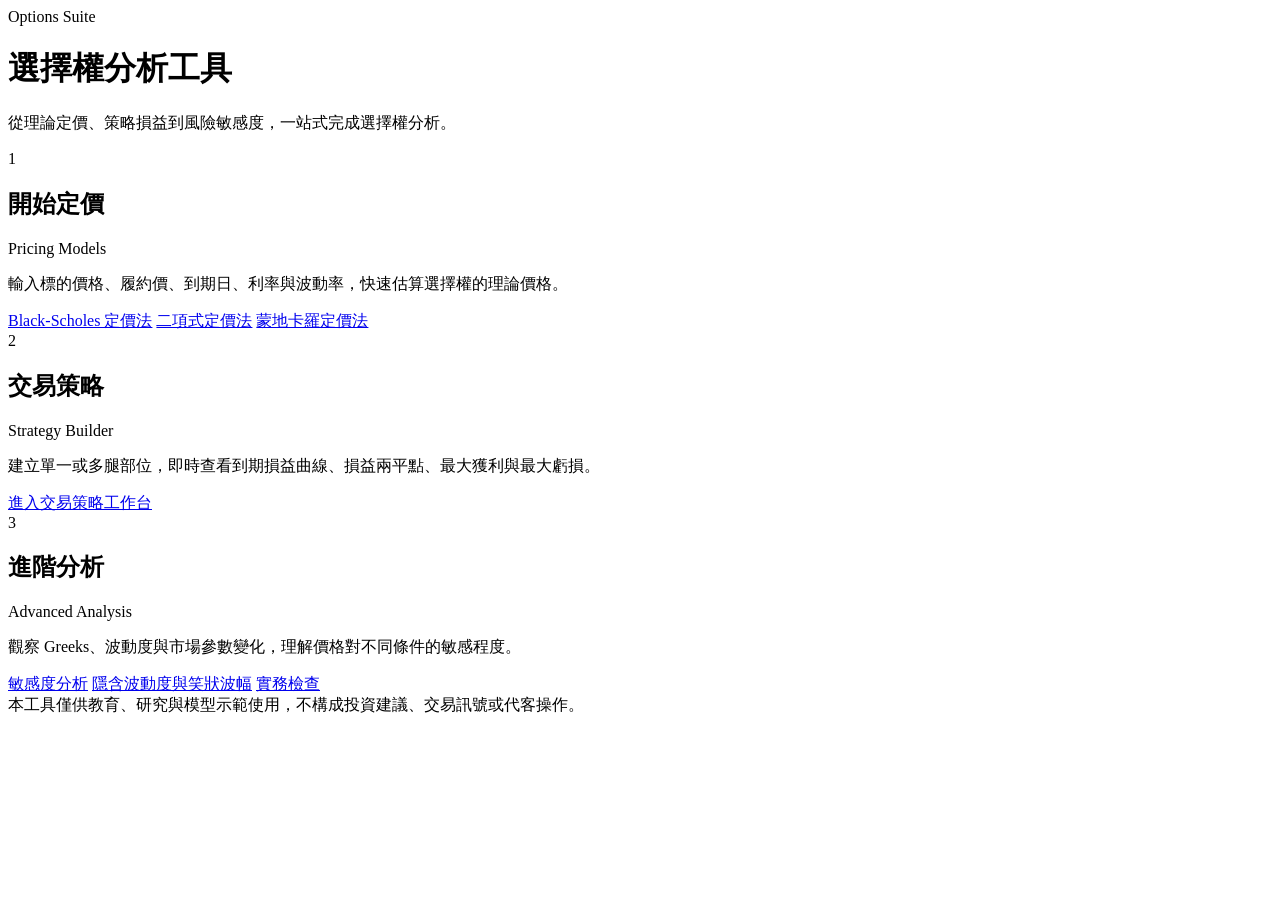
==== index.html @ 18bdb1de "Add files via upload" ====
<!DOCTYPE html>
<html lang="zh-Hant">
<head>
  <meta charset="UTF-8" />
  <meta name="viewport" content="width=device-width, initial-scale=1.0" />
  <title>Options Suite｜選擇權分析工具</title>
  <link rel="stylesheet" href="css/base.css?v=20260718-4" />
  <link rel="stylesheet" href="css/home.css?v=20260718-4" />
</head>
<body>
  <main class="page">
    <header class="brand">
      <div class="brand-kicker">Options Suite</div>
      <h1 class="brand-title">選擇權分析工具</h1>
      <p class="brand-description">從理論定價、策略損益到風險敏感度，一站式完成選擇權分析。</p>
    </header>

    <section class="feature-grid" aria-label="主要功能入口">
      <article class="feature-card">
        <div class="card-head">
          <div class="number">1</div>
          <div>
            <h2>開始定價</h2>
            <span class="card-subtitle">Pricing Models</span>
          </div>
        </div>
        <p>輸入標的價格、履約價、到期日、利率與波動率，快速估算選擇權的理論價格。</p>
        <div class="tags">
          <a href="pricing.html" class="tag">Black-Scholes 定價法</a>
          <a href="binomial.html" class="tag">二項式定價法</a>
          <a href="monte-carlo.html" class="tag">蒙地卡羅定價法</a>
        </div>
      </article>

      <article class="feature-card">
        <div class="card-head">
          <div class="number">2</div>
          <div>
            <h2>交易策略</h2>
            <span class="card-subtitle">Strategy Builder</span>
          </div>
        </div>
        <p>建立單一或多腿部位，即時查看到期損益曲線、損益兩平點、最大獲利與最大虧損。</p>
        <div class="tags strategy-main">
          <a href="strategy.html" class="tag strategy-tag">進入交易策略工作台</a>
        </div>
      </article>

      <article class="feature-card">
        <div class="card-head">
          <div class="number">3</div>
          <div>
            <h2>進階分析</h2>
            <span class="card-subtitle">Advanced Analysis</span>
          </div>
        </div>
        <p>觀察 Greeks、波動度與市場參數變化，理解價格對不同條件的敏感程度。</p>
        <div class="tags">
          <a href="greeks.html" class="tag">敏感度分析</a>
          <a href="implied-volatility.html" class="tag">隱含波動度與笑狀波幅</a>
          <a href="reality-check.html" class="tag">實務檢查</a>
        </div>
      </article>
    </section>

    <footer class="footer">本工具僅供教育、研究與模型示範使用，不構成投資建議、交易訊號或代客操作。</footer>
  </main>
</body>
</html>
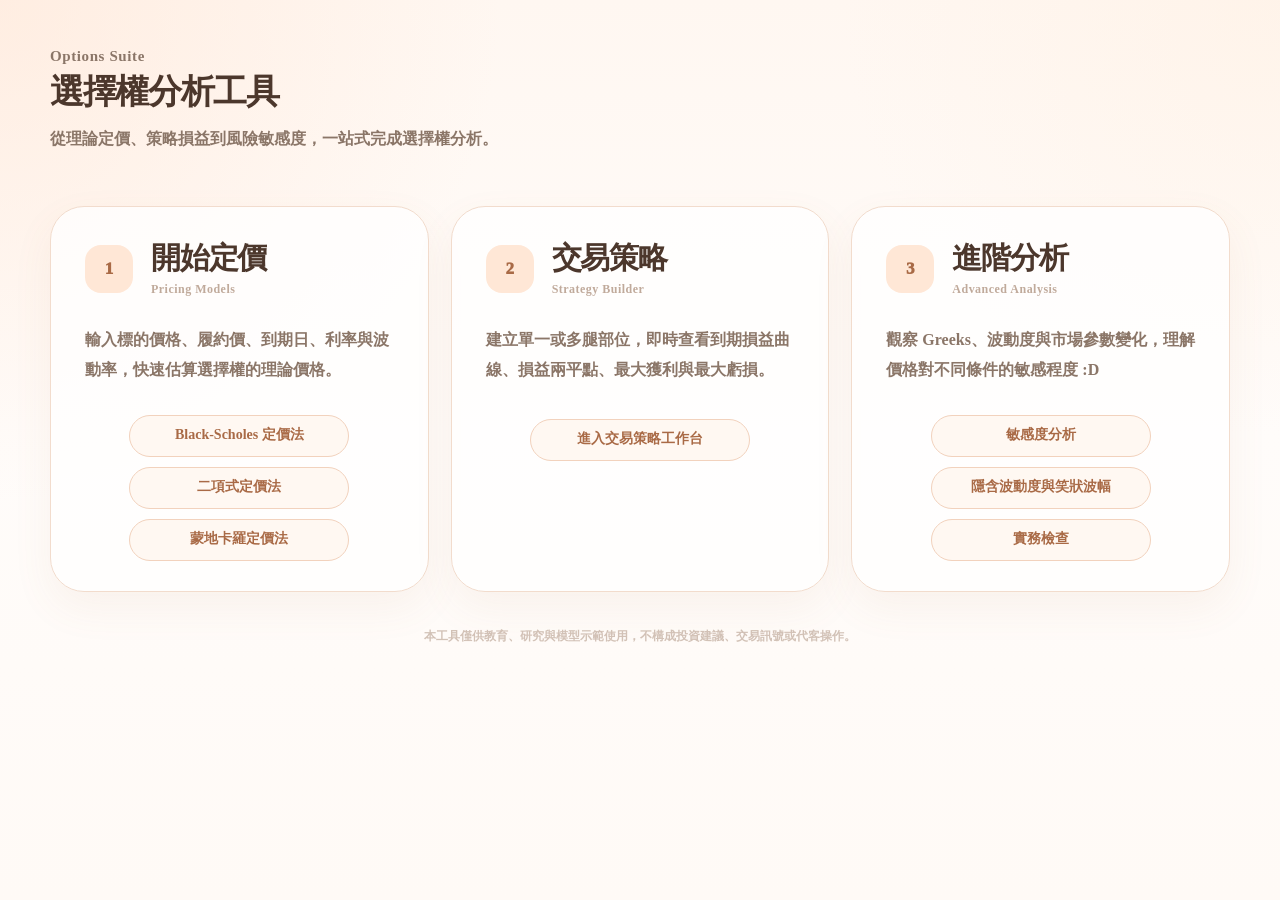
==== commit 7af3333f: "Update index.html" ====
--- a/index.html
+++ b/index.html
@@ -54,7 +54,7 @@
             <span class="card-subtitle">Advanced Analysis</span>
           </div>
         </div>
-        <p>觀察 Greeks、波動度與市場參數變化，理解價格對不同條件的敏感程度。</p>
+        <p>觀察 Greeks、波動度與市場參數變化，理解價格對不同條件的敏感程度 :D</p>
         <div class="tags">
           <a href="greeks.html" class="tag">敏感度分析</a>
           <a href="implied-volatility.html" class="tag">隱含波動度與笑狀波幅</a>
--- a/css/base.css
+++ b/css/base.css
@@ -0,0 +1,46 @@
+:root {
+  --bg: #fffaf6;
+  --bg-soft: #fff5ee;
+  --card: rgba(255, 255, 255, 0.78);
+
+  --primary: #e6a982;
+  --primary-dark: #a96a46;
+  --primary-soft: #fff0e5;
+
+  --text: #4c372c;
+  --muted: #8b7668;
+  --light-muted: #c0aa9b;
+  --line: #f2dccd;
+
+  --shadow: 0 16px 42px rgba(177, 112, 70, 0.07);
+  --shadow-hover: 0 24px 56px rgba(177, 112, 70, 0.13);
+}
+
+* {
+  box-sizing: border-box;
+}
+
+body {
+  margin: 0;
+  min-height: 100vh;
+
+  font-family: "Microsoft JhengHei";
+
+  color: var(--text);
+
+  background:
+    radial-gradient(circle at top left, rgba(255, 226, 207, 0.46) 0, transparent 32%),
+    radial-gradient(circle at top right, rgba(255, 237, 220, 0.36) 0, transparent 28%),
+    linear-gradient(180deg, #fff7f1 0%, #fffcfa 48%, #fffaf6 100%);
+}
+
+a {
+  color: inherit;
+  text-decoration: none;
+}
+
+button,
+input,
+select {
+  font-family: inherit;
+}
--- a/css/home.css
+++ b/css/home.css
@@ -0,0 +1,286 @@
+/* =========================================================
+   Home Page
+========================================================= */
+
+.page {
+  width: min(1180px, calc(100% - 40px));
+  margin: 0 auto;
+  padding: 48px 0 38px;
+}
+
+.brand {
+  margin-bottom: 52px;
+}
+
+.brand-kicker {
+  margin-bottom: 8px;
+  font-size: 15px;
+  font-weight: 900;
+  letter-spacing: 0.04em;
+  color: var(--muted);
+}
+
+.brand-title {
+  margin: 0;
+  font-size: 34px;
+  font-weight: 950;
+  letter-spacing: -0.04em;
+  line-height: 1.12;
+  color: var(--text);
+}
+
+.brand-description {
+  max-width: 620px;
+  margin: 14px 0 0;
+  font-size: 16px;
+  line-height: 1.8;
+  font-weight: 700;
+  color: var(--muted);
+}
+
+.feature-grid {
+  display: grid;
+  grid-template-columns: repeat(3, 1fr);
+  gap: 22px;
+}
+
+.feature-card {
+  min-height: 330px;
+  padding: 34px 34px 30px;
+
+  border-radius: 34px;
+  border: 1px solid var(--line);
+  background: var(--card);
+  box-shadow: var(--shadow);
+
+  display: flex;
+  flex-direction: column;
+
+  transition:
+    transform 0.2s ease,
+    box-shadow 0.2s ease,
+    border-color 0.2s ease,
+    background 0.2s ease;
+}
+
+.feature-card:hover {
+  transform: translateY(-5px);
+  border-color: #ecc6ad;
+  background: rgba(255, 255, 255, 0.92);
+  box-shadow: var(--shadow-hover);
+}
+
+.card-head {
+  display: flex;
+  align-items: center;
+  gap: 18px;
+  margin-bottom: 28px;
+}
+
+.number {
+  flex: 0 0 auto;
+  width: 48px;
+  height: 48px;
+
+  border-radius: 16px;
+  display: grid;
+  place-items: center;
+
+  color: var(--primary-dark);
+  background: #ffe7d6;
+
+  font-weight: 950;
+  font-size: 17px;
+}
+
+.feature-card h2 {
+  margin: 0;
+  font-size: 30px;
+  line-height: 1.15;
+  letter-spacing: -0.04em;
+  color: var(--text);
+}
+
+.card-subtitle {
+  display: inline-block;
+  margin-top: 7px;
+
+  font-size: 12px;
+  font-weight: 900;
+  letter-spacing: 0.04em;
+  color: var(--light-muted);
+}
+
+.feature-card p {
+  margin: 0;
+  color: var(--muted);
+  font-size: 16px;
+  line-height: 1.85;
+  font-weight: 700;
+}
+
+.tags {
+  margin-top: auto;
+  padding-top: 30px;
+
+  display: flex;
+  flex-direction: column;
+  gap: 10px;
+  align-items: center;
+
+  width: 100%;
+}
+
+.tag {
+  width: 220px;
+  height: 42px;
+
+  display: inline-flex;
+  align-items: center;
+  justify-content: center;
+
+  text-align: center;
+  white-space: nowrap;
+
+  padding: 0 16px;
+  border-radius: 999px;
+  border: 1px solid #f2d2bd;
+
+  background: rgba(255, 247, 241, 0.88);
+  color: var(--primary-dark);
+
+  font-size: 14px;
+  font-weight: 900;
+  line-height: 1.2;
+
+  cursor: pointer;
+
+  transition:
+    background 0.18s ease,
+    color 0.18s ease,
+    border-color 0.18s ease,
+    transform 0.18s ease,
+    box-shadow 0.18s ease;
+}
+
+.tag:hover {
+  background: var(--primary-dark);
+  border-color: var(--primary-dark);
+  color: #fff;
+  transform: translateY(-1px);
+  box-shadow: 0 8px 18px rgba(169, 106, 70, 0.18);
+}
+
+.strategy-main {
+  margin-top: 34px;
+  padding-top: 0;
+}
+
+.strategy-tag {
+  width: 220px;
+  height: 42px;
+
+  background: rgba(255, 247, 241, 0.88);
+  border-color: #f2d2bd;
+  color: var(--primary-dark);
+
+  box-shadow: none;
+}
+
+.strategy-tag:hover {
+  background: var(--primary-dark);
+  border-color: var(--primary-dark);
+  color: #fff;
+
+  transform: translateY(-1px);
+  box-shadow: 0 8px 18px rgba(169, 106, 70, 0.18);
+}
+
+.footer {
+  margin-top: 34px;
+  text-align: center;
+  color: var(--light-muted);
+  font-size: 12px;
+  font-weight: 700;
+  line-height: 1.7;
+  opacity: 0.7;
+}
+
+/* =========================================================
+   Home Responsive
+========================================================= */
+
+@media (max-width: 900px) {
+  .page {
+    width: min(100% - 30px, 720px);
+    padding-top: 32px;
+  }
+
+  .brand {
+    margin-bottom: 34px;
+  }
+
+  .brand-title {
+    font-size: 30px;
+  }
+
+  .brand-description {
+    font-size: 15px;
+  }
+
+  .feature-grid {
+    grid-template-columns: 1fr;
+    gap: 18px;
+  }
+
+  .feature-card {
+    min-height: auto;
+    padding: 28px;
+    border-radius: 30px;
+  }
+
+  .card-head {
+    margin-bottom: 22px;
+  }
+
+  .tags {
+    margin-top: 0;
+    padding-top: 28px;
+  }
+
+  .strategy-main {
+    margin-top: 28px;
+    padding-top: 0;
+  }
+}
+
+@media (max-width: 520px) {
+  .page {
+    width: min(100% - 26px, 480px);
+  }
+
+  .brand-title {
+    font-size: 28px;
+  }
+
+  .feature-card h2 {
+    font-size: 26px;
+  }
+
+  .feature-card p {
+    font-size: 15px;
+  }
+
+  .number {
+    width: 44px;
+    height: 44px;
+  }
+
+  .tag,
+  .strategy-tag {
+    width: 100%;
+    max-width: 220px;
+    height: 42px;
+    font-size: 13px;
+  }
+}
